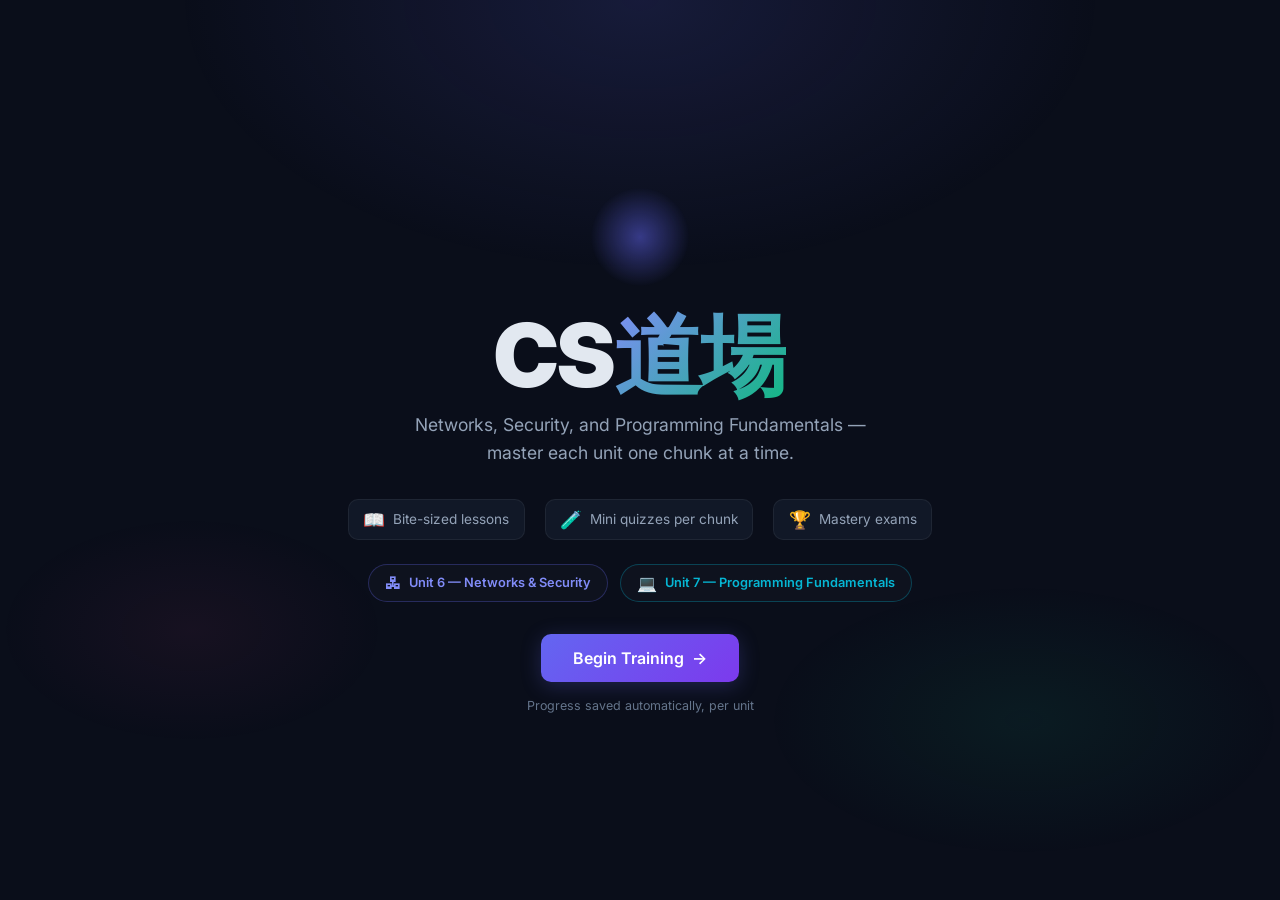
==== index.html @ 531ca97e "Add files via upload" ====
<!DOCTYPE html>
<html lang="en">
<head>
  <meta charset="UTF-8" />
  <meta name="viewport" content="width=device-width, initial-scale=1.0" />
  <title>CS Dojo — Master Computer Science Interactively</title>
  <meta name="description" content="An interactive, chunk-based CS learning experience — with quizzes and mastery exams, organized by unit." />
  <link href="https://fonts.googleapis.com/css2?family=Inter:wght@400;500;600;700;800;900&family=JetBrains+Mono:wght@400;500;600&display=swap" rel="stylesheet" />
  <link rel="stylesheet" href="style.css" />
</head>
<body>
  <div id="app">
    <!-- ====== Profile Setup Modal (first launch) ====== -->
    <div id="profile-modal" class="modal-overlay" style="display:none;">
      <div class="modal-card">
        <div class="modal-icon">👤</div>
        <h2 class="modal-title">Welcome to <span class="accent">CS Dojo</span></h2>
        <p class="modal-desc">Enter your name to create a profile. Your progress and stats will be saved locally.</p>
        <input id="profile-name-input" class="modal-input" type="text" placeholder="Your name..." maxlength="30" autocomplete="off" />
        <button id="btn-profile-save" class="btn-primary" style="width:100%;justify-content:center;">Start Learning <span class="arrow">→</span></button>
      </div>
    </div>

    <!-- ====== Stats Modal ====== -->
    <div id="stats-modal" class="modal-overlay" style="display:none;">
      <div class="modal-card modal-card-wide">
        <div class="modal-close" id="btn-stats-close">✕</div>
        <h2 class="modal-title" style="font-size:1.3rem;">📊 Your Statistics</h2>
        <div id="stats-body"></div>
        <div class="stats-actions">
          <button id="btn-export" class="btn-ghost">📥 Export Data</button>
          <label class="btn-ghost import-label">
            📤 Import Data
            <input type="file" id="btn-import" accept=".json" style="display:none;" />
          </label>
        </div>
      </div>
    </div>

    <!-- ====== Profile Dropdown ====== -->
    <div id="profile-dropdown" class="profile-dropdown" style="display:none;">
      <div class="pd-header">
        <span class="pd-label">Profile</span>
        <div class="pd-name-row">
          <input id="pd-name-edit" class="pd-name-input" type="text" maxlength="30" />
          <button id="pd-name-save" class="pd-save-btn">✓</button>
        </div>
      </div>
      <div class="pd-divider"></div>
      <div id="pd-profiles-list" class="pd-profiles-list"></div>
      <div class="pd-divider"></div>
      <button id="pd-new-profile" class="pd-action">＋ New Profile</button>
      <button id="pd-stats" class="pd-action">📊 View Statistics</button>
    </div>

    <!-- ====== Landing ====== -->
    <section id="landing" class="screen active">
      <div class="landing-bg"></div>
      <div class="landing-content">
        <div class="logo-glow"></div>
        <h1 class="landing-title">CS<span class="accent">道場</span></h1>
        <p class="landing-sub">Networks, Security, and Programming Fundamentals — master each unit one chunk at a time.</p>
        <div class="landing-features">
          <div class="feat"><span class="feat-icon">📖</span><span>Bite-sized lessons</span></div>
          <div class="feat"><span class="feat-icon">🧪</span><span>Mini quizzes per chunk</span></div>
          <div class="feat"><span class="feat-icon">🏆</span><span>Mastery exams</span></div>
        </div>
        <div class="landing-modules">
          <div class="landing-mod"><span class="lm-icon">🖧</span><span>Unit 6 — Networks &amp; Security</span></div>
          <div class="landing-mod"><span class="lm-icon">💻</span><span>Unit 7 — Programming Fundamentals</span></div>
        </div>
        <button id="btn-start" class="btn-primary">Begin Training <span class="arrow">→</span></button>
        <p class="landing-hint">Progress saved automatically, per unit</p>
      </div>
    </section>

    <!-- ====== Unit Select ====== -->
    <section id="unit-select" class="screen">
      <div class="topbar">
        <h2 class="topbar-title">Choose a <span class="accent">Unit</span></h2>
      </div>
      <div class="topic-map-body" id="unit-select-body"></div>
    </section>

    <!-- ====== Topic Map ====== -->
    <section id="topic-map" class="screen">
      <div class="topbar">
        <div style="display:flex;align-items:center;gap:0.75rem;">
          <button id="btn-back-units" class="btn-ghost">← Units</button>
          <h2 class="topbar-title" id="topic-map-unit-label">Unit</h2>
        </div>
        <div class="topbar-right">
          <div class="progress-ring-wrap">
            <svg class="progress-ring" width="48" height="48">
              <circle class="progress-ring-bg" cx="24" cy="24" r="20" />
              <circle id="global-progress" class="progress-ring-fg" cx="24" cy="24" r="20" />
            </svg>
            <span id="global-pct" class="progress-pct">0%</span>
          </div>
          <button id="profile-badge" class="profile-badge">
            <span id="profile-avatar" class="profile-avatar">S</span>
            <span id="profile-name-display" class="profile-name-display">Student</span>
          </button>
        </div>
      </div>
      <div class="topic-map-body" id="topic-map-body"></div>
    </section>

    <!-- ====== Lesson ====== -->
    <section id="lesson" class="screen">
      <div class="topbar">
        <button id="btn-back-topics" class="btn-ghost">← Topics</button>
        <div class="lesson-progress-bar"><div id="lesson-progress-fill" class="lesson-progress-fill"></div></div>
        <span id="chunk-counter" class="chunk-counter">1/4</span>
      </div>
      <div class="lesson-body" id="lesson-body"></div>
    </section>

    <!-- ====== Mastery Exam ====== -->
    <section id="exam" class="screen">
      <div class="topbar">
        <button id="btn-back-topics2" class="btn-ghost">← Topics</button>
        <h2 class="topbar-title">Mastery Exam</h2>
        <span id="exam-score-display" class="chunk-counter"></span>
      </div>
      <div class="exam-body" id="exam-body"></div>
    </section>

    <!-- ====== Exam Result ====== -->
    <section id="exam-result" class="screen">
      <div class="result-card" id="result-card">
        <div id="result-icon" class="result-icon"></div>
        <h2 id="result-title"></h2>
        <p id="result-desc"></p>
        <div id="result-score" class="result-score"></div>
        <div class="result-btns">
          <button id="btn-retry" class="btn-primary">Retry Exam</button>
          <button id="btn-to-topics" class="btn-ghost">Back to Topics</button>
        </div>
      </div>
    </section>
  </div>

  <!-- Data & logic (order matters!) -->
  <script src="data_m1.js"></script>
  <script src="data_m2.js"></script>
  <script src="data_m3.js"></script>
  <script src="data_m4.js"></script>
  <!-- Add future modules here: <script src="data_m5.js"></script> -->
  <script src="data.js"></script>
  <script src="db.js"></script>
  <script src="app.js"></script>
</body>
</html>
---- style.css ----
/* ============================================
   Unit6 Dojo — Design System & Styles
   ============================================ */

:root {
  --bg-deep: #0a0e1a;
  --bg-card: #111827;
  --bg-card-hover: #1a2235;
  --bg-surface: #151c2e;
  --accent: #6366f1;
  --accent-light: #818cf8;
  --accent-glow: rgba(99, 102, 241, 0.25);
  --accent-glow-strong: rgba(99, 102, 241, 0.5);
  --green: #10b981;
  --green-glow: rgba(16, 185, 129, 0.2);
  --red: #ef4444;
  --red-glow: rgba(239, 68, 68, 0.2);
  --yellow: #f59e0b;
  --yellow-glow: rgba(245, 158, 11, 0.2);
  --cyan: #06b6d4;
  --cyan-glow: rgba(6, 182, 212, 0.2);
  --pink: #ec4899;
  --text: #e2e8f0;
  --text-dim: #94a3b8;
  --text-muted: #64748b;
  --border: rgba(255, 255, 255, 0.06);
  --border-accent: rgba(99, 102, 241, 0.3);
  --font: 'Inter', -apple-system, BlinkMacSystemFont, sans-serif;
  --mono: 'JetBrains Mono', monospace;
  --radius: 16px;
  --radius-sm: 10px;
  --radius-xs: 6px;
}

*, *::before, *::after { margin: 0; padding: 0; box-sizing: border-box; }
html { font-size: 16px; scroll-behavior: smooth; }

body {
  font-family: var(--font);
  background: var(--bg-deep);
  color: var(--text);
  min-height: 100vh;
  overflow-x: hidden;
  -webkit-font-smoothing: antialiased;
}

/* ============================================
   Screens & Animations
   ============================================ */
.screen { display: none; min-height: 100vh; animation: fadeIn 0.4s ease; }
.screen.active { display: flex; flex-direction: column; }

@keyframes fadeIn {
  from { opacity: 0; transform: translateY(12px); }
  to   { opacity: 1; transform: translateY(0); }
}
@keyframes slideUp {
  from { opacity: 0; transform: translateY(30px); }
  to   { opacity: 1; transform: translateY(0); }
}
@keyframes popIn {
  0%   { transform: scale(0.8); opacity: 0; }
  60%  { transform: scale(1.05); }
  100% { transform: scale(1); opacity: 1; }
}
@keyframes pulse {
  0%, 100% { box-shadow: 0 0 0 0 var(--accent-glow-strong); }
  50%      { box-shadow: 0 0 0 12px transparent; }
}
@keyframes float {
  0%, 100% { transform: translateY(0); }
  50%      { transform: translateY(-8px); }
}
@keyframes modalIn {
  from { opacity: 0; transform: scale(0.92) translateY(10px); }
  to   { opacity: 1; transform: scale(1) translateY(0); }
}

/* ============================================
   Modal Overlay (Profile Setup & Stats)
   ============================================ */
.modal-overlay {
  position: fixed;
  inset: 0;
  background: rgba(0, 0, 0, 0.7);
  backdrop-filter: blur(8px);
  z-index: 1000;
  display: flex;
  align-items: center;
  justify-content: center;
  padding: 1rem;
}

.modal-card {
  background: var(--bg-card);
  border: 1px solid var(--border);
  border-radius: var(--radius);
  padding: 2rem;
  max-width: 400px;
  width: 100%;
  text-align: center;
  animation: modalIn 0.35s ease;
  position: relative;
}

.modal-card-wide {
  max-width: 520px;
  text-align: left;
  max-height: 85vh;
  overflow-y: auto;
}

.modal-close {
  position: absolute;
  top: 1rem;
  right: 1rem;
  width: 32px;
  height: 32px;
  display: flex;
  align-items: center;
  justify-content: center;
  border-radius: 50%;
  background: var(--bg-surface);
  border: 1px solid var(--border);
  color: var(--text-dim);
  font-size: 0.85rem;
  cursor: pointer;
  transition: all 0.2s ease;
}
.modal-close:hover {
  background: var(--bg-card-hover);
  color: var(--text);
  border-color: var(--border-accent);
}

.modal-icon {
  font-size: 2.5rem;
  margin-bottom: 0.75rem;
}

.modal-title {
  font-size: 1.4rem;
  font-weight: 800;
  margin-bottom: 0.5rem;
}

.modal-desc {
  font-size: 0.88rem;
  color: var(--text-dim);
  line-height: 1.6;
  margin-bottom: 1.5rem;
}

.modal-input {
  width: 100%;
  padding: 0.75rem 1rem;
  background: var(--bg-surface);
  border: 1px solid var(--border);
  border-radius: var(--radius-sm);
  color: var(--text);
  font-family: var(--font);
  font-size: 1rem;
  outline: none;
  margin-bottom: 1rem;
  transition: border-color 0.25s ease;
}
.modal-input:focus {
  border-color: var(--accent);
  box-shadow: 0 0 0 3px var(--accent-glow);
}
.modal-input::placeholder {
  color: var(--text-muted);
}

/* ============================================
   Profile Badge (Top-right)
   ============================================ */
.topbar-right {
  display: flex;
  align-items: center;
  gap: 0.75rem;
}

.profile-badge {
  display: flex;
  align-items: center;
  gap: 0.5rem;
  padding: 0.35rem 0.75rem 0.35rem 0.35rem;
  background: var(--bg-surface);
  border: 1px solid var(--border);
  border-radius: 999px;
  cursor: pointer;
  transition: all 0.25s ease;
  font-family: var(--font);
  color: var(--text-dim);
}
.profile-badge:hover {
  background: var(--bg-card-hover);
  border-color: var(--border-accent);
  color: var(--text);
}

.profile-avatar {
  width: 28px;
  height: 28px;
  border-radius: 50%;
  background: linear-gradient(135deg, var(--accent), #7c3aed);
  display: flex;
  align-items: center;
  justify-content: center;
  font-size: 0.75rem;
  font-weight: 700;
  color: #fff;
  flex-shrink: 0;
}

.profile-name-display {
  font-size: 0.8rem;
  font-weight: 600;
  max-width: 100px;
  overflow: hidden;
  text-overflow: ellipsis;
  white-space: nowrap;
}

/* ============================================
   Profile Dropdown
   ============================================ */
.profile-dropdown {
  position: fixed;
  top: 60px;
  right: 1rem;
  width: 260px;
  background: var(--bg-card);
  border: 1px solid var(--border);
  border-radius: var(--radius-sm);
  box-shadow: 0 12px 40px rgba(0,0,0,0.5);
  z-index: 500;
  animation: modalIn 0.2s ease;
  padding: 0.75rem;
}

.pd-header { padding: 0.25rem 0 0.5rem; }
.pd-label {
  font-size: 0.68rem;
  font-weight: 700;
  text-transform: uppercase;
  letter-spacing: 0.8px;
  color: var(--text-muted);
  margin-bottom: 0.4rem;
  display: block;
}

.pd-name-row {
  display: flex;
  gap: 0.4rem;
}

.pd-name-input {
  flex: 1;
  padding: 0.45rem 0.65rem;
  background: var(--bg-surface);
  border: 1px solid var(--border);
  border-radius: var(--radius-xs);
  color: var(--text);
  font-family: var(--font);
  font-size: 0.88rem;
  font-weight: 600;
  outline: none;
  transition: border-color 0.2s;
}
.pd-name-input:focus { border-color: var(--accent); }

.pd-save-btn {
  padding: 0.45rem 0.65rem;
  background: var(--accent);
  color: #fff;
  border: none;
  border-radius: var(--radius-xs);
  font-size: 0.85rem;
  cursor: pointer;
  font-weight: 700;
  transition: all 0.2s;
}
.pd-save-btn:hover { background: var(--accent-light); }

.pd-divider {
  height: 1px;
  background: var(--border);
  margin: 0.5rem 0;
}

.pd-profiles-list {
  max-height: 140px;
  overflow-y: auto;
}

.pd-profile-item {
  display: flex;
  align-items: center;
  justify-content: space-between;
  padding: 0.4rem 0.5rem;
  border-radius: var(--radius-xs);
  font-size: 0.82rem;
  color: var(--text-dim);
  cursor: pointer;
  transition: all 0.2s;
}
.pd-profile-item:hover { background: var(--bg-surface); color: var(--text); }
.pd-profile-item.active { color: var(--accent-light); font-weight: 600; }
.pd-profile-item .pd-topics-done {
  font-family: var(--mono);
  font-size: 0.7rem;
  color: var(--text-muted);
}

.pd-action {
  display: block;
  width: 100%;
  padding: 0.5rem 0.5rem;
  background: transparent;
  border: none;
  border-radius: var(--radius-xs);
  font-family: var(--font);
  font-size: 0.82rem;
  color: var(--text-dim);
  text-align: left;
  cursor: pointer;
  transition: all 0.2s;
}
.pd-action:hover { background: var(--bg-surface); color: var(--text); }

/* ============================================
   Stats Modal Content
   ============================================ */
.stats-grid {
  display: grid;
  grid-template-columns: 1fr 1fr;
  gap: 0.75rem;
  margin: 1.25rem 0;
}

.stat-card {
  background: var(--bg-surface);
  border: 1px solid var(--border);
  border-radius: var(--radius-sm);
  padding: 1rem;
  text-align: center;
}

.stat-value {
  font-size: 1.8rem;
  font-weight: 900;
  font-family: var(--mono);
  line-height: 1;
  margin-bottom: 0.25rem;
}
.stat-value.accent { color: var(--accent-light); }
.stat-value.green  { color: var(--green); }
.stat-value.yellow { color: var(--yellow); }
.stat-value.cyan   { color: var(--cyan); }

.stat-label {
  font-size: 0.72rem;
  color: var(--text-muted);
  font-weight: 600;
  text-transform: uppercase;
  letter-spacing: 0.5px;
}

.stats-section-title {
  font-size: 0.75rem;
  font-weight: 700;
  text-transform: uppercase;
  letter-spacing: 0.8px;
  color: var(--text-muted);
  margin: 1.25rem 0 0.5rem;
}

.stats-topic-list {
  display: flex;
  flex-direction: column;
  gap: 0.4rem;
}

.stats-topic-row {
  display: flex;
  align-items: center;
  justify-content: space-between;
  padding: 0.5rem 0.65rem;
  background: var(--bg-surface);
  border-radius: var(--radius-xs);
  font-size: 0.82rem;
}

.stats-topic-name {
  color: var(--text-dim);
  flex: 1;
  overflow: hidden;
  text-overflow: ellipsis;
  white-space: nowrap;
  margin-right: 0.5rem;
}

.stats-topic-score {
  font-family: var(--mono);
  font-weight: 700;
  font-size: 0.78rem;
  flex-shrink: 0;
}
.stats-topic-score.pass { color: var(--green); }
.stats-topic-score.fail { color: var(--red); }
.stats-topic-score.none { color: var(--text-muted); }

.stats-actions {
  display: flex;
  gap: 0.6rem;
  margin-top: 1.25rem;
  padding-top: 1rem;
  border-top: 1px solid var(--border);
}

.import-label {
  cursor: pointer;
}

/* ============================================
   Landing Screen
   ============================================ */
.landing-bg {
  position: fixed;
  inset: 0;
  background:
    radial-gradient(ellipse 60% 50% at 50% 0%, rgba(99,102,241,0.15) 0%, transparent 60%),
    radial-gradient(ellipse 40% 30% at 80% 80%, rgba(16,185,129,0.08) 0%, transparent 50%),
    radial-gradient(ellipse 30% 25% at 15% 70%, rgba(236,72,153,0.06) 0%, transparent 50%);
  pointer-events: none;
  z-index: 0;
}

#landing {
  align-items: center;
  justify-content: center;
  position: relative;
}

.landing-content {
  text-align: center;
  z-index: 1;
  padding: 2rem;
  animation: slideUp 0.7s ease;
}

.logo-glow {
  width: 100px;
  height: 100px;
  margin: 0 auto 1.5rem;
  border-radius: 50%;
  background: radial-gradient(circle, var(--accent) 0%, transparent 70%);
  opacity: 0.5;
  animation: float 4s ease-in-out infinite;
}

.landing-title {
  font-size: clamp(3rem, 8vw, 5.5rem);
  font-weight: 900;
  letter-spacing: -2px;
  line-height: 1;
  margin-bottom: 0.75rem;
}

.accent {
  background: linear-gradient(135deg, var(--accent-light), var(--green));
  -webkit-background-clip: text;
  -webkit-text-fill-color: transparent;
  background-clip: text;
}

.landing-sub {
  font-size: 1.1rem;
  color: var(--text-dim);
  margin-bottom: 2rem;
  max-width: 480px;
  margin-inline: auto;
  line-height: 1.6;
}

.landing-features {
  display: flex;
  gap: 1.25rem;
  justify-content: center;
  margin-bottom: 1.5rem;
  flex-wrap: wrap;
}

.feat {
  display: flex;
  align-items: center;
  gap: 0.5rem;
  background: var(--bg-card);
  border: 1px solid var(--border);
  padding: 0.55rem 0.9rem;
  border-radius: var(--radius-sm);
  font-size: 0.85rem;
  color: var(--text-dim);
  transition: all 0.3s ease;
}
.feat:hover {
  border-color: var(--border-accent);
  background: var(--bg-card-hover);
  color: var(--text);
  transform: translateY(-2px);
}
.feat-icon { font-size: 1.1rem; }

.landing-modules {
  display: flex;
  gap: 0.75rem;
  justify-content: center;
  margin-bottom: 2rem;
  flex-wrap: wrap;
}

.landing-mod {
  display: flex;
  align-items: center;
  gap: 0.5rem;
  padding: 0.5rem 1rem;
  border-radius: 999px;
  font-size: 0.8rem;
  font-weight: 600;
  color: var(--text-dim);
  border: 1px solid var(--border);
  background: rgba(255,255,255,0.02);
}
.landing-mod:nth-child(1) { border-color: rgba(99,102,241,0.3); color: var(--accent-light); }
.landing-mod:nth-child(2) { border-color: rgba(6,182,212,0.3); color: var(--cyan); }
.landing-mod:nth-child(3) { border-color: rgba(239,68,68,0.3); color: var(--red); }
.lm-icon { font-size: 1rem; }

.landing-hint {
  margin-top: 1rem;
  font-size: 0.78rem;
  color: var(--text-muted);
}

/* ============================================
   Buttons
   ============================================ */
.btn-primary {
  display: inline-flex;
  align-items: center;
  gap: 0.5rem;
  padding: 0.9rem 2rem;
  background: linear-gradient(135deg, var(--accent), #7c3aed);
  color: #fff;
  border: none;
  border-radius: var(--radius-sm);
  font-family: var(--font);
  font-size: 1rem;
  font-weight: 600;
  cursor: pointer;
  transition: all 0.3s ease;
  box-shadow: 0 4px 20px var(--accent-glow);
}
.btn-primary:hover { transform: translateY(-2px); box-shadow: 0 8px 30px var(--accent-glow-strong); }
.btn-primary:active { transform: scale(0.97); }
.btn-primary:disabled { opacity: 0.5; cursor: not-allowed; transform: none; }

.btn-ghost {
  display: inline-flex;
  align-items: center;
  gap: 0.4rem;
  padding: 0.55rem 1.1rem;
  background: transparent;
  color: var(--text-dim);
  border: 1px solid var(--border);
  border-radius: var(--radius-sm);
  font-family: var(--font);
  font-size: 0.85rem;
  font-weight: 500;
  cursor: pointer;
  transition: all 0.25s ease;
}
.btn-ghost:hover { background: var(--bg-card); color: var(--text); border-color: var(--border-accent); }

.arrow { transition: transform 0.3s ease; }
.btn-primary:hover .arrow { transform: translateX(4px); }

/* ============================================
   Top Bar
   ============================================ */
.topbar {
  display: flex;
  align-items: center;
  justify-content: space-between;
  padding: 0.75rem 1.5rem;
  background: rgba(10, 14, 26, 0.85);
  backdrop-filter: blur(16px);
  border-bottom: 1px solid var(--border);
  position: sticky;
  top: 0;
  z-index: 100;
}

.topbar-title {
  font-size: 1.2rem;
  font-weight: 800;
  letter-spacing: -0.5px;
}

.progress-ring-wrap {
  position: relative;
  display: flex;
  align-items: center;
  gap: 0.6rem;
}

.progress-ring { transform: rotate(-90deg); }
.progress-ring-bg { fill: none; stroke: var(--border); stroke-width: 3; }
.progress-ring-fg {
  fill: none;
  stroke: var(--accent);
  stroke-width: 3;
  stroke-linecap: round;
  stroke-dasharray: 125.66;
  stroke-dashoffset: 125.66;
  transition: stroke-dashoffset 0.6s ease;
}
.progress-pct { font-size: 0.75rem; font-weight: 700; color: var(--accent-light); }

/* ============================================
   Topic Map
   ============================================ */
.topic-map-body {
  flex: 1;
  padding: 1.5rem;
  max-width: 1000px;
  margin: 0 auto;
  width: 100%;
}

.module-section { margin-bottom: 2.5rem; animation: slideUp 0.5s ease; }
.module-section:nth-child(2) { animation-delay: 0.1s; }
.module-section:nth-child(3) { animation-delay: 0.2s; }

.module-header {
  display: flex;
  align-items: center;
  gap: 0.75rem;
  margin-bottom: 1rem;
  padding-bottom: 0.75rem;
  border-bottom: 1px solid var(--border);
}
.module-icon { font-size: 1.3rem; }
.module-title { font-size: 1.15rem; font-weight: 800; letter-spacing: -0.3px; }

.module-progress {
  margin-left: auto;
  font-size: 0.75rem;
  font-weight: 600;
  color: var(--text-muted);
  font-family: var(--mono);
  display: flex;
  align-items: center;
  gap: 0.5rem;
}
.module-progress-bar { width: 60px; height: 4px; background: var(--bg-surface); border-radius: 2px; overflow: hidden; }
.module-progress-fill { height: 100%; border-radius: 2px; transition: width 0.5s ease; width: 0%; }

.module-section:nth-child(1) .module-progress-fill { background: linear-gradient(90deg, var(--accent), var(--accent-light)); }
.module-section:nth-child(1) .module-header { border-color: rgba(99,102,241,0.2); }
.module-section:nth-child(2) .module-progress-fill { background: linear-gradient(90deg, var(--cyan), #67e8f9); }
.module-section:nth-child(2) .module-header { border-color: rgba(6,182,212,0.2); }
.module-section:nth-child(3) .module-progress-fill { background: linear-gradient(90deg, var(--red), #fb923c); }
.module-section:nth-child(3) .module-header { border-color: rgba(239,68,68,0.2); }

.topic-grid { display: grid; grid-template-columns: repeat(auto-fill, minmax(280px, 1fr)); gap: 1rem; }

.topic-card {
  position: relative;
  background: var(--bg-card);
  border: 1px solid var(--border);
  border-radius: var(--radius);
  padding: 1.25rem;
  cursor: pointer;
  transition: all 0.35s ease;
  overflow: hidden;
}
.topic-card::before {
  content: '';
  position: absolute;
  inset: 0;
  border-radius: var(--radius);
  background: linear-gradient(135deg, var(--accent-glow) 0%, transparent 60%);
  opacity: 0;
  transition: opacity 0.35s ease;
}
.topic-card:hover { border-color: var(--border-accent); transform: translateY(-3px); box-shadow: 0 10px 30px rgba(0,0,0,0.3); }
.topic-card:hover::before { opacity: 1; }
.topic-card.locked { opacity: 0.4; cursor: not-allowed; }
.topic-card.locked:hover { transform: none; box-shadow: none; }
.topic-card.locked::before { display: none; }
.topic-card.completed { border-color: var(--green); box-shadow: 0 0 20px var(--green-glow); }

.topic-num {
  position: relative; z-index: 1;
  display: inline-flex; align-items: center; justify-content: center;
  width: 32px; height: 32px; border-radius: 50%;
  background: var(--bg-surface); border: 1px solid var(--border);
  font-weight: 700; font-size: 0.8rem; color: var(--text-dim);
  margin-bottom: 0.6rem;
}
.topic-card.completed .topic-num { background: var(--green); border-color: var(--green); color: #fff; }
.topic-card.current .topic-num { background: var(--accent); border-color: var(--accent); color: #fff; animation: pulse 2s ease infinite; }

.topic-title { position: relative; z-index: 1; font-size: 1rem; font-weight: 700; margin-bottom: 0.35rem; line-height: 1.3; }
.topic-desc { position: relative; z-index: 1; font-size: 0.8rem; color: var(--text-dim); line-height: 1.5; margin-bottom: 0.6rem; }

.topic-meta {
  position: relative; z-index: 1;
  display: flex; align-items: center; gap: 0.6rem;
  font-size: 0.72rem; color: var(--text-muted); flex-wrap: wrap;
}
.topic-badge {
  display: inline-flex; align-items: center; gap: 0.25rem;
  padding: 0.15rem 0.5rem; border-radius: 999px;
  background: var(--bg-surface); border: 1px solid var(--border);
  font-size: 0.68rem; font-weight: 600;
  text-transform: uppercase; letter-spacing: 0.5px;
}
.topic-badge.mastered { background: rgba(16,185,129,0.1); border-color: rgba(16,185,129,0.3); color: var(--green); }

/* ============================================
   Lesson
   ============================================ */
.lesson-body { flex: 1; max-width: 700px; margin: 0 auto; padding: 2rem 1.5rem; width: 100%; }

.lesson-progress-bar { flex: 1; max-width: 200px; height: 4px; background: var(--bg-surface); border-radius: 2px; overflow: hidden; margin: 0 1rem; }
.lesson-progress-fill { height: 100%; background: linear-gradient(90deg, var(--accent), var(--green)); border-radius: 2px; transition: width 0.4s ease; width: 0%; }
.chunk-counter { font-size: 0.8rem; font-weight: 600; color: var(--text-muted); font-family: var(--mono); }

.chunk-section { animation: slideUp 0.5s ease; }

.chunk-phase {
  display: inline-flex; align-items: center; gap: 0.4rem;
  padding: 0.25rem 0.7rem; border-radius: 999px;
  font-size: 0.72rem; font-weight: 700;
  text-transform: uppercase; letter-spacing: 0.8px; margin-bottom: 1rem;
}
.chunk-phase.explain { background: rgba(99,102,241,0.1); border: 1px solid rgba(99,102,241,0.3); color: var(--accent-light); }
.chunk-phase.example { background: rgba(245,158,11,0.1); border: 1px solid rgba(245,158,11,0.3); color: var(--yellow); }
.chunk-phase.quiz    { background: rgba(16,185,129,0.1); border: 1px solid rgba(16,185,129,0.3); color: var(--green); }

.chunk-title { font-size: 1.5rem; font-weight: 800; margin-bottom: 1.25rem; letter-spacing: -0.5px; }
.chunk-text  { font-size: 0.95rem; line-height: 1.75; color: var(--text-dim); margin-bottom: 1.5rem; }
.chunk-text strong { color: var(--text); font-weight: 600; }

.analogy-box {
  background: var(--bg-card); border: 1px solid var(--border-accent);
  border-left: 3px solid var(--accent); border-radius: var(--radius-sm);
  padding: 1.25rem; margin-bottom: 1.5rem;
}
.analogy-label { font-size: 0.72rem; font-weight: 700; text-transform: uppercase; letter-spacing: 0.8px; color: var(--accent-light); margin-bottom: 0.5rem; }
.analogy-text  { font-size: 0.9rem; color: var(--text-dim); line-height: 1.6; }

.example-box {
  background: var(--bg-card); border: 1px solid rgba(245,158,11,0.2);
  border-left: 3px solid var(--yellow); border-radius: var(--radius-sm);
  padding: 1.25rem; margin-bottom: 1.5rem;
}
.example-label { font-size: 0.72rem; font-weight: 700; text-transform: uppercase; letter-spacing: 0.8px; color: var(--yellow); margin-bottom: 0.75rem; }
.example-flow  { display: flex; flex-direction: column; gap: 0.5rem; }

.flow-step {
  display: flex; align-items: flex-start; gap: 0.75rem;
  padding: 0.6rem 0.75rem; background: var(--bg-surface);
  border-radius: var(--radius-xs); font-size: 0.85rem;
  color: var(--text-dim); line-height: 1.5;
}
.flow-num {
  flex-shrink: 0; display: inline-flex; align-items: center; justify-content: center;
  width: 24px; height: 24px; border-radius: 50%;
  background: var(--accent); color: #fff; font-size: 0.7rem; font-weight: 700;
}
.flow-step code, .chunk-text code {
  font-family: var(--mono); font-size: 0.82rem;
  background: rgba(99,102,241,0.12); color: var(--accent-light);
  padding: 0.15rem 0.4rem; border-radius: 4px;
}

/* ============================================
   Quiz
   ============================================ */
.quiz-question { font-size: 1.05rem; font-weight: 600; margin-bottom: 1.25rem; line-height: 1.5; }
.quiz-options  { display: flex; flex-direction: column; gap: 0.6rem; margin-bottom: 1.5rem; }

.quiz-opt {
  display: flex; align-items: center; gap: 0.75rem;
  padding: 0.85rem 1rem; background: var(--bg-card);
  border: 1px solid var(--border); border-radius: var(--radius-sm);
  cursor: pointer; transition: all 0.25s ease;
  font-size: 0.9rem; color: var(--text-dim);
}
.quiz-opt:hover { background: var(--bg-card-hover); border-color: var(--border-accent); color: var(--text); }
.quiz-opt.selected { border-color: var(--accent); background: rgba(99,102,241,0.08); color: var(--text); }
.quiz-opt.correct  { border-color: var(--green); background: rgba(16,185,129,0.08); color: var(--green); cursor: default; }
.quiz-opt.wrong    { border-color: var(--red); background: rgba(239,68,68,0.08); color: var(--red); cursor: default; }

.quiz-letter {
  display: inline-flex; align-items: center; justify-content: center;
  width: 28px; height: 28px; border-radius: 6px;
  background: var(--bg-surface); font-weight: 700; font-size: 0.8rem;
  flex-shrink: 0; transition: all 0.25s ease;
}
.quiz-opt.selected .quiz-letter { background: var(--accent); color: #fff; }
.quiz-opt.correct .quiz-letter  { background: var(--green); color: #fff; }
.quiz-opt.wrong .quiz-letter    { background: var(--red); color: #fff; }

.quiz-feedback {
  padding: 1rem 1.25rem; border-radius: var(--radius-sm);
  font-size: 0.9rem; line-height: 1.6; margin-bottom: 1.5rem;
  animation: popIn 0.3s ease;
}
.quiz-feedback.correct { background: rgba(16,185,129,0.08); border: 1px solid rgba(16,185,129,0.3); color: var(--green); }
.quiz-feedback.wrong   { background: rgba(239,68,68,0.08); border: 1px solid rgba(239,68,68,0.3); color: var(--text-dim); }
.quiz-feedback .fb-title { font-weight: 700; margin-bottom: 0.3rem; }

.btn-row { display: flex; gap: 0.75rem; flex-wrap: wrap; }

/* ============================================
   Exam
   ============================================ */
.exam-body { flex: 1; max-width: 700px; margin: 0 auto; padding: 2rem 1.5rem; width: 100%; }

.exam-header { text-align: center; margin-bottom: 2rem; animation: slideUp 0.5s ease; }
.exam-header h2 { font-size: 1.5rem; font-weight: 800; margin-bottom: 0.5rem; }
.exam-header p  { color: var(--text-dim); font-size: 0.9rem; }

.exam-q-counter { text-align: center; font-family: var(--mono); font-size: 0.8rem; color: var(--text-muted); margin-bottom: 1.5rem; }
.exam-question-card { animation: slideUp 0.4s ease; }

/* ============================================
   Results
   ============================================ */
#exam-result { align-items: center; justify-content: center; }
.result-card { text-align: center; padding: 3rem 2rem; animation: popIn 0.5s ease; }
.result-icon { font-size: 4rem; margin-bottom: 1rem; }
.result-card h2 { font-size: 1.8rem; font-weight: 800; margin-bottom: 0.5rem; }
.result-card > p { color: var(--text-dim); font-size: 1rem; margin-bottom: 1.5rem; max-width: 420px; margin-inline: auto; line-height: 1.6; }
.result-score { font-size: 3rem; font-weight: 900; margin-bottom: 2rem; font-family: var(--mono); }
.result-score.pass { color: var(--green); }
.result-score.fail { color: var(--red); }
.result-btns { display: flex; gap: 1rem; justify-content: center; flex-wrap: wrap; }

/* ============================================
   Scrollbar
   ============================================ */
::-webkit-scrollbar       { width: 6px; }
::-webkit-scrollbar-track { background: transparent; }
::-webkit-scrollbar-thumb { background: var(--text-muted); border-radius: 3px; }
::-webkit-scrollbar-thumb:hover { background: var(--text-dim); }

/* ============================================
   Responsive
   ============================================ */
@media (max-width: 600px) {
  .topic-grid { grid-template-columns: 1fr; }
  .landing-features, .landing-modules { flex-direction: column; align-items: center; }
  .lesson-body, .exam-body { padding: 1.5rem 1rem; }
  .chunk-title { font-size: 1.25rem; }
  .topic-map-body { padding: 1rem; }
  .module-header { flex-wrap: wrap; }
  .stats-grid { grid-template-columns: 1fr; }
  .profile-name-display { display: none; }
  .profile-dropdown { right: 0.5rem; width: calc(100vw - 1rem); max-width: 300px; }
}
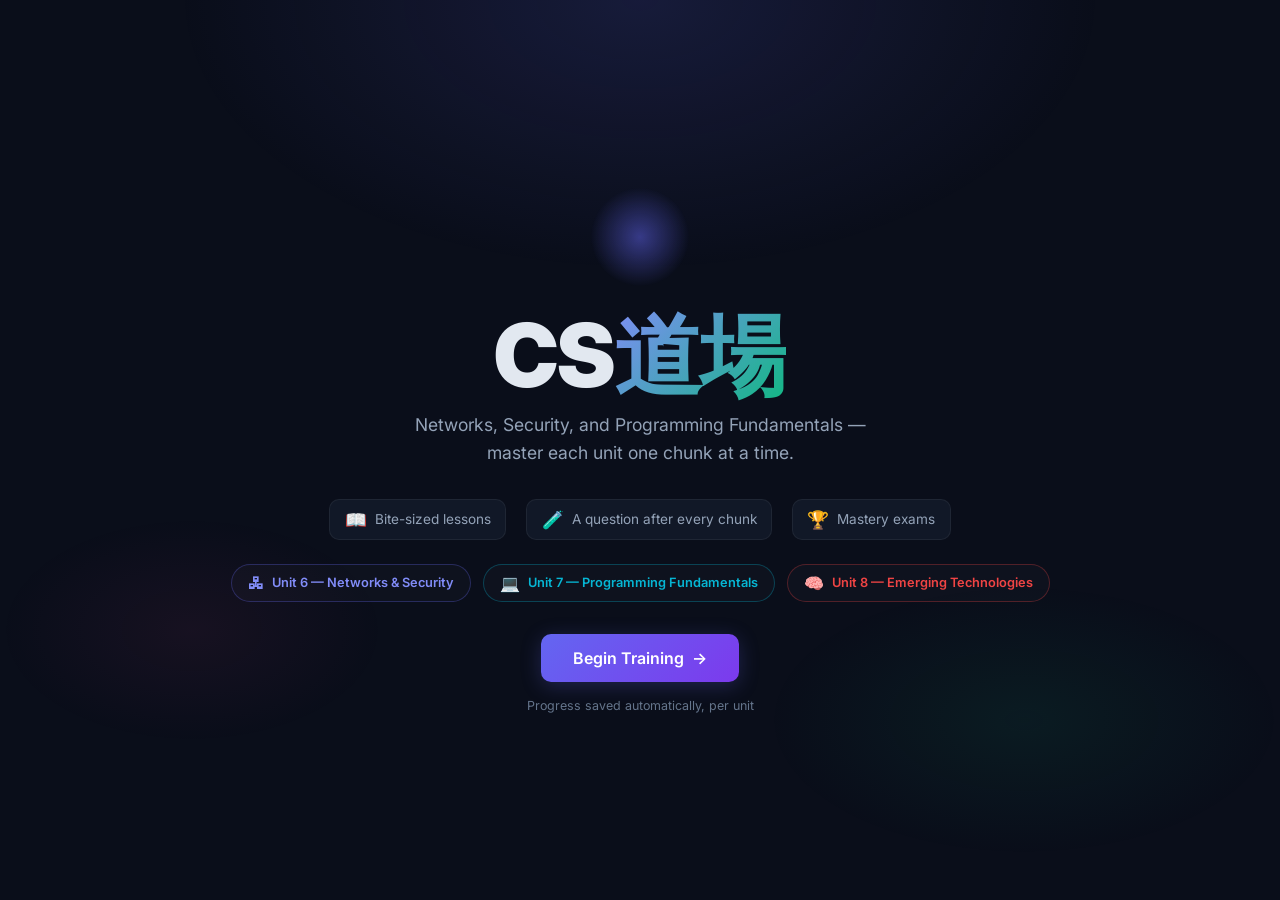
==== commit 5e1136cb: "Added Unit 8 Added extended explanations & references. More coming up" ====
--- a/index.html
+++ b/index.html
@@ -62,12 +62,13 @@
         <p class="landing-sub">Networks, Security, and Programming Fundamentals — master each unit one chunk at a time.</p>
         <div class="landing-features">
           <div class="feat"><span class="feat-icon">📖</span><span>Bite-sized lessons</span></div>
-          <div class="feat"><span class="feat-icon">🧪</span><span>Mini quizzes per chunk</span></div>
+          <div class="feat"><span class="feat-icon">🧪</span><span>A question after every chunk</span></div>
           <div class="feat"><span class="feat-icon">🏆</span><span>Mastery exams</span></div>
         </div>
         <div class="landing-modules">
           <div class="landing-mod"><span class="lm-icon">🖧</span><span>Unit 6 — Networks &amp; Security</span></div>
           <div class="landing-mod"><span class="lm-icon">💻</span><span>Unit 7 — Programming Fundamentals</span></div>
+          <div class="landing-mod"><span class="lm-icon">🧠</span><span>Unit 8 — Emerging Technologies</span></div>
         </div>
         <button id="btn-start" class="btn-primary">Begin Training <span class="arrow">→</span></button>
         <p class="landing-hint">Progress saved automatically, per unit</p>
@@ -146,7 +147,7 @@
   <script src="data_m2.js"></script>
   <script src="data_m3.js"></script>
   <script src="data_m4.js"></script>
-  <!-- Add future modules here: <script src="data_m5.js"></script> -->
+  <script src="data_m5.js"></script>
   <script src="data.js"></script>
   <script src="db.js"></script>
   <script src="app.js"></script>
--- a/style.css
+++ b/style.css
@@ -875,3 +875,53 @@
   .profile-name-display { display: none; }
   .profile-dropdown { right: 0.5rem; width: calc(100vw - 1rem); max-width: 300px; }
 }
+
+/* ── Multi-block explanations & source citations (modules 5+) ── */
+.chunk-subhead {
+  font-size: 0.95rem;
+  font-weight: 700;
+  letter-spacing: 0.02em;
+  text-transform: uppercase;
+  color: var(--accent, #7dd3fc);
+  margin: 1.6rem 0 0.5rem;
+  opacity: 0.9;
+}
+.chunk-subhead:first-child { margin-top: 0; }
+
+.sources-box {
+  margin-top: 1.5rem;
+  border: 1px solid rgba(255, 255, 255, 0.09);
+  border-radius: 12px;
+  background: rgba(255, 255, 255, 0.02);
+  overflow: hidden;
+}
+.sources-label {
+  cursor: pointer;
+  padding: 0.75rem 1rem;
+  font-size: 0.82rem;
+  font-weight: 600;
+  letter-spacing: 0.02em;
+  opacity: 0.72;
+  list-style: none;
+  user-select: none;
+}
+.sources-label::-webkit-details-marker { display: none; }
+.sources-label:hover { opacity: 1; }
+.sources-box[open] .sources-label {
+  border-bottom: 1px solid rgba(255, 255, 255, 0.07);
+}
+.sources-list {
+  margin: 0;
+  padding: 0.85rem 1rem 1rem 2rem;
+  font-size: 0.82rem;
+  line-height: 1.55;
+}
+.source-item { margin-bottom: 0.7rem; opacity: 0.82; }
+.source-item:last-child { margin-bottom: 0; }
+.source-ref { display: block; }
+.source-note {
+  display: block;
+  margin-top: 0.15rem;
+  opacity: 0.65;
+  font-style: italic;
+}
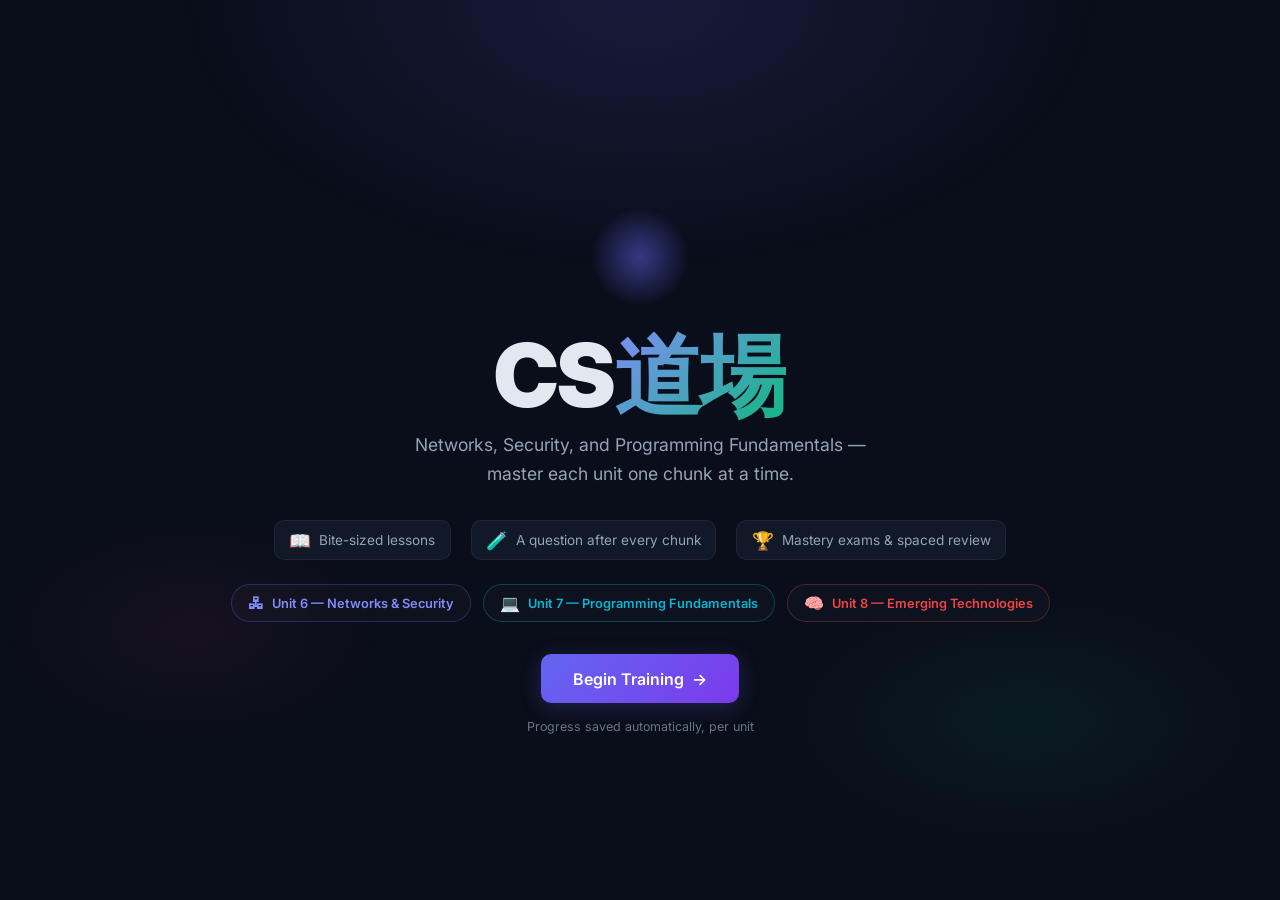
==== commit 82b96db0: "Structural Update Now the studying gamifies, we have a garden, customization, energy and beautiful q" ====
--- a/index.html
+++ b/index.html
@@ -10,6 +10,13 @@
 </head>
 <body>
   <div id="app">
+    <!-- ====== Lightning charge bar ====== -->
+    <div id="charge-bar" class="charge-bar" style="display:none;">
+      <span class="charge-bolt">&#9889;</span>
+      <div class="charge-track"><div id="charge-fill" class="charge-fill"></div></div>
+      <span id="charge-value" class="charge-value">0/150</span>
+    </div>
+    <div id="bolt-layer" class="bolt-layer"></div>
     <!-- ====== Profile Setup Modal (first launch) ====== -->
     <div id="profile-modal" class="modal-overlay" style="display:none;">
       <div class="modal-card">
@@ -63,7 +70,7 @@
         <div class="landing-features">
           <div class="feat"><span class="feat-icon">📖</span><span>Bite-sized lessons</span></div>
           <div class="feat"><span class="feat-icon">🧪</span><span>A question after every chunk</span></div>
-          <div class="feat"><span class="feat-icon">🏆</span><span>Mastery exams</span></div>
+          <div class="feat"><span class="feat-icon">🏆</span><span>Mastery exams &amp; spaced review</span></div>
         </div>
         <div class="landing-modules">
           <div class="landing-mod"><span class="lm-icon">🖧</span><span>Unit 6 — Networks &amp; Security</span></div>
@@ -75,9 +82,95 @@
       </div>
     </section>
 
+    <!-- ====== Lobby ====== -->
+    <section id="lobby" class="screen">
+      <div class="lobby-inner">
+        <div class="lobby-brand">CS<span class="accent">&#36947;&#22580;</span></div>
+        <p class="lobby-welcome" id="lobby-welcome">Welcome back.</p>
+        <div class="lobby-actions">
+          <button id="btn-lobby-courses" class="lobby-tile primary">
+            <span class="lt-icon">&#128218;</span>
+            <span class="lt-body">
+              <span class="lt-title">Dojo-Courses</span>
+              <span class="lt-sub">Choose a course and start training</span>
+            </span>
+            <span class="arrow">&rarr;</span>
+          </button>
+          <button id="btn-lobby-resume" class="lobby-tile" style="display:none;">
+            <span class="lt-icon">&#8617;</span>
+            <span class="lt-body">
+              <span class="lt-title">Continue where you left off</span>
+              <span class="lt-sub" id="lobby-resume-sub"></span>
+            </span>
+            <span class="arrow">&rarr;</span>
+          </button>
+          <button id="btn-lobby-review" class="lobby-tile" style="display:none;">
+            <span class="lt-icon">&#128257;</span>
+            <span class="lt-body">
+              <span class="lt-title">Review what's due</span>
+              <span class="lt-sub" id="lobby-review-sub"></span>
+            </span>
+            <span class="arrow">&rarr;</span>
+          </button>
+          <button id="btn-lobby-garden" class="lobby-tile">
+            <span class="lt-icon">&#127793;</span>
+            <span class="lt-body">
+              <span class="lt-title">Garden</span>
+              <span class="lt-sub" id="lobby-garden-sub">What you've grown so far</span>
+            </span>
+            <span class="arrow">&rarr;</span>
+          </button>
+          <button id="btn-lobby-stats" class="lobby-tile subtle">
+            <span class="lt-icon">&#128202;</span>
+            <span class="lt-body">
+              <span class="lt-title">Statistics</span>
+              <span class="lt-sub">Progress, weak spots, exam scores</span>
+            </span>
+            <span class="arrow">&rarr;</span>
+          </button>
+          <button id="btn-lobby-settings" class="lobby-tile subtle">
+            <span class="lt-icon">&#9881;</span>
+            <span class="lt-body">
+              <span class="lt-title">Settings</span>
+              <span class="lt-sub">Colour theme and data</span>
+            </span>
+            <span class="arrow">&rarr;</span>
+          </button>
+        </div>
+      </div>
+    </section>
+
+    <!-- ====== Garden ====== -->
+    <section id="garden" class="screen">
+      <div class="topbar">
+        <button id="btn-back-lobby2" class="btn-ghost">&larr; Lobby</button>
+        <h2 class="topbar-title">Your <span class="accent">Garden</span></h2>
+      </div>
+      <div class="garden-body" id="garden-body"></div>
+    </section>
+
+    <!-- ====== Settings ====== -->
+    <section id="settings" class="screen">
+      <div class="topbar">
+        <button id="btn-back-lobby3" class="btn-ghost">&larr; Lobby</button>
+        <h2 class="topbar-title"><span class="accent">Settings</span></h2>
+      </div>
+      <div class="settings-body" id="settings-body"></div>
+    </section>
+
+    <!-- ====== Course Select ====== -->
+    <section id="course-select" class="screen">
+      <div class="topbar">
+        <button id="btn-back-lobby" class="btn-ghost">&larr; Lobby</button>
+        <h2 class="topbar-title">Dojo-<span class="accent">Courses</span></h2>
+      </div>
+      <div class="topic-map-body" id="course-select-body"></div>
+    </section>
+
     <!-- ====== Unit Select ====== -->
     <section id="unit-select" class="screen">
       <div class="topbar">
+        <button id="btn-back-courses" class="btn-ghost">&larr; Courses</button>
         <h2 class="topbar-title">Choose a <span class="accent">Unit</span></h2>
       </div>
       <div class="topic-map-body" id="unit-select-body"></div>
@@ -134,6 +227,8 @@
         <h2 id="result-title"></h2>
         <p id="result-desc"></p>
         <div id="result-score" class="result-score"></div>
+        <div id="result-charge"></div>
+        <div id="result-wisdom"></div>
         <div class="result-btns">
           <button id="btn-retry" class="btn-primary">Retry Exam</button>
           <button id="btn-to-topics" class="btn-ghost">Back to Topics</button>
@@ -143,6 +238,7 @@
   </div>
 
   <!-- Data & logic (order matters!) -->
+  <script src="quotes.js"></script>
   <script src="data_m1.js"></script>
   <script src="data_m2.js"></script>
   <script src="data_m3.js"></script>
--- a/style.css
+++ b/style.css
@@ -925,3 +925,256 @@
   opacity: 0.65;
   font-style: italic;
 }
+
+/* ── Wisdom reward (v2) ── */
+.wisdom-card {
+  position: relative;
+  margin: 1.75rem auto 0.25rem;
+  max-width: 620px;
+  padding: 2.25rem 2rem 1.75rem;
+  border: 1px solid rgba(167,139,250,0.22);
+  border-radius: 18px;
+  background: linear-gradient(160deg, rgba(167,139,250,0.09), rgba(255,255,255,0.015));
+}
+.wisdom-mark {
+  position: absolute; top: -0.35rem; left: 1.15rem;
+  font-size: 4.5rem; line-height: 1;
+  color: rgba(167,139,250,0.28); font-family: Georgia, serif;
+  pointer-events: none;
+}
+.wisdom-text {
+  position: relative; margin: 0 0 1.15rem;
+  font-size: 1.12rem; line-height: 1.62; font-style: italic;
+  border: none; padding: 0;
+}
+.wisdom-author { font-weight: 700; font-size: 0.95rem; letter-spacing: 0.01em; }
+.wisdom-source { margin-top: 0.3rem; font-size: 0.76rem; opacity: 0.5; }
+
+/* ── Due for review ── */
+.due-section {
+  margin-bottom: 1.75rem; padding: 1.15rem 1.25rem;
+  border: 1px solid rgba(56,189,248,0.28);
+  border-radius: 16px;
+  background: rgba(56,189,248,0.06);
+}
+.due-header { display: flex; align-items: center; gap: 0.55rem; font-weight: 700; }
+.due-count {
+  margin-left: auto; padding: 0.1rem 0.6rem;
+  border-radius: 999px; background: rgba(56,189,248,0.2);
+  font-size: 0.8rem;
+}
+.due-hint { margin: 0.35rem 0 0.85rem; font-size: 0.82rem; opacity: 0.62; }
+.due-grid { display: flex; flex-wrap: wrap; gap: 0.5rem; }
+.due-chip {
+  display: inline-flex; align-items: center; gap: 0.4rem;
+  padding: 0.5rem 0.9rem; border-radius: 999px; cursor: pointer;
+  border: 1px solid rgba(56,189,248,0.35);
+  background: rgba(56,189,248,0.1);
+  color: inherit; font: inherit; font-size: 0.85rem;
+  transition: background 0.15s ease, transform 0.15s ease;
+}
+.due-chip:hover { background: rgba(56,189,248,0.2); transform: translateY(-1px); }
+.due-banner {
+  margin-bottom: 1rem; padding: 0.7rem 1rem;
+  border-radius: 12px; font-size: 0.88rem;
+  border: 1px solid rgba(56,189,248,0.3); background: rgba(56,189,248,0.08);
+}
+
+/* ── Topic card states ── */
+.topic-card.due { border-color: rgba(56,189,248,0.5); }
+.topic-card.ahead { opacity: 0.62; }
+.topic-card.ahead:hover { opacity: 1; }
+.topic-badge.due-badge { background: rgba(56,189,248,0.18); color: #7dd3fc; }
+.topic-badge.recommended { background: rgba(167,139,250,0.18); color: #c4b5fd; }
+.topic-badge.ahead-badge { background: rgba(255,255,255,0.06); opacity: 0.7; }
+
+/* ── Weak spots ── */
+.weak-section { margin-bottom: 1.5rem; }
+.weak-hint { margin: -0.35rem 0 0.7rem; font-size: 0.8rem; opacity: 0.6; }
+.weak-row {
+  display: flex; align-items: center; width: 100%;
+  margin-bottom: 0.45rem; padding: 0.7rem 0.95rem;
+  border: 1px solid rgba(255,255,255,0.09); border-radius: 12px;
+  background: rgba(255,255,255,0.025);
+  color: inherit; font: inherit; text-align: left; cursor: pointer;
+  transition: background 0.15s ease;
+}
+.weak-row:hover { background: rgba(255,255,255,0.06); }
+.weak-name { flex: 1; font-size: 0.9rem; }
+.weak-score { font-weight: 700; font-size: 0.88rem; }
+.weak-score.fail { color: #f87171; }
+.weak-score.pass { color: #4ade80; }
+
+/* ── Lightning charge bar ── */
+.charge-bar {
+  position: fixed; top: 0; left: 0; right: 0; z-index: 60;
+  display: flex; align-items: center; gap: 0.7rem;
+  padding: 0.5rem 1.1rem;
+  background: rgba(10, 14, 26, 0.88);
+  backdrop-filter: blur(10px);
+  border-bottom: 1px solid var(--border);
+  transition: box-shadow 0.3s ease;
+}
+.charge-bar.pulse { box-shadow: 0 0 24px var(--accent-glow-strong); }
+.charge-bolt { font-size: 1rem; filter: drop-shadow(0 0 6px #38bdf8); }
+.charge-track {
+  flex: 1; height: 8px; border-radius: 999px; overflow: hidden;
+  background: rgba(255, 255, 255, 0.07);
+}
+.charge-fill {
+  height: 100%; width: 0%; border-radius: 999px;
+  background: linear-gradient(90deg, #0ea5e9, #38bdf8, #7dd3fc);
+  box-shadow: 0 0 12px rgba(56, 189, 248, 0.6);
+  transition: width 0.7s cubic-bezier(0.22, 1, 0.36, 1);
+}
+.charge-bar.full .charge-fill {
+  background: linear-gradient(90deg, #38bdf8, #a78bfa, #38bdf8);
+  animation: chargeFull 2.4s linear infinite;
+  background-size: 200% 100%;
+}
+@keyframes chargeFull { to { background-position: 200% 0; } }
+.charge-value {
+  font-family: var(--mono); font-size: 0.72rem;
+  color: var(--text-dim); min-width: 52px; text-align: right;
+}
+#app > .screen { padding-top: 2.6rem; }
+
+/* Flying bolt */
+.bolt-layer { position: fixed; inset: 0; pointer-events: none; z-index: 70; }
+.flying-bolt {
+  position: fixed; display: flex; align-items: center; gap: 0.25rem;
+  transform: translate(0, 0) scale(1); opacity: 1;
+  transition: transform 0.9s cubic-bezier(0.4, 0, 0.2, 1), opacity 0.9s ease-in;
+  will-change: transform, opacity;
+}
+.fb-icon { font-size: 1.3rem; filter: drop-shadow(0 0 10px #38bdf8); }
+.fb-amount {
+  font-family: var(--mono); font-size: 0.85rem; font-weight: 700;
+  color: #7dd3fc; text-shadow: 0 0 10px rgba(56, 189, 248, 0.8);
+}
+.charge-award {
+  display: inline-block; margin-top: 0.6rem;
+  font-family: var(--mono); font-size: 0.9rem; color: #7dd3fc;
+}
+.charge-award .ca-mult { opacity: 0.6; font-size: 0.8rem; }
+.charge-award.full { color: var(--text-muted); }
+
+/* ── Lobby ── */
+#lobby { display: none; }
+#lobby.active { display: flex; align-items: center; justify-content: center; }
+.lobby-inner { width: 100%; max-width: 560px; padding: 2rem 1.25rem; }
+.lobby-brand {
+  font-size: 2.6rem; font-weight: 900; text-align: center; letter-spacing: -0.02em;
+}
+.lobby-welcome {
+  text-align: center; color: var(--text-dim);
+  margin: 0.4rem 0 2rem; font-size: 0.95rem;
+}
+.lobby-actions { display: flex; flex-direction: column; gap: 0.7rem; }
+.lobby-tile {
+  display: flex; align-items: center; gap: 1rem; width: 100%;
+  padding: 1.05rem 1.2rem; cursor: pointer; text-align: left;
+  border: 1px solid var(--border); border-radius: var(--radius);
+  background: var(--bg-card); color: var(--text); font: inherit;
+  transition: background 0.15s ease, border-color 0.15s ease, transform 0.15s ease;
+}
+.lobby-tile:hover {
+  background: var(--bg-card-hover); border-color: var(--border-accent);
+  transform: translateY(-2px);
+}
+.lobby-tile.primary { border-color: var(--border-accent); background: var(--accent-glow); }
+.lobby-tile.subtle { opacity: 0.78; }
+.lobby-tile.subtle:hover { opacity: 1; }
+.lt-icon { font-size: 1.45rem; }
+.lt-body { flex: 1; display: flex; flex-direction: column; gap: 0.15rem; }
+.lt-title { font-weight: 700; font-size: 0.98rem; }
+.lt-sub { font-size: 0.8rem; color: var(--text-dim); }
+
+/* ── Course cards ── */
+.course-card { cursor: pointer; }
+.course-progress {
+  margin-top: 0.9rem; height: 5px; border-radius: 999px;
+  background: rgba(255, 255, 255, 0.07); overflow: hidden;
+}
+.course-progress-fill {
+  height: 100%; border-radius: 999px;
+  background: linear-gradient(90deg, var(--accent), var(--accent-light));
+  transition: width 0.6s ease;
+}
+
+/* ── Theme picker (Settings) ── */
+.settings-body, .garden-body {
+  max-width: 900px; margin: 0 auto; padding: 1.5rem 1.25rem 4rem;
+}
+.settings-section { margin-bottom: 2.25rem; }
+.settings-hint {
+  margin: -0.35rem 0 0.9rem; font-size: 0.82rem; color: var(--text-dim);
+}
+.theme-grid {
+  display: grid; grid-template-columns: repeat(auto-fill, minmax(130px, 1fr));
+  gap: 0.7rem;
+}
+.theme-swatch {
+  display: flex; flex-direction: column; gap: 0.5rem;
+  padding: 0.6rem; cursor: pointer;
+  border: 2px solid var(--border); border-radius: var(--radius-sm);
+  background: rgba(255, 255, 255, 0.02); color: var(--text); font: inherit;
+  transition: border-color 0.15s ease, transform 0.15s ease;
+}
+.theme-swatch:hover { transform: translateY(-2px); }
+.theme-swatch.active { border-color: var(--sw); }
+.sw-preview {
+  display: flex; align-items: center; justify-content: center;
+  height: 46px; border-radius: var(--radius-xs);
+  background: var(--sw-bg);
+}
+.sw-dot {
+  width: 20px; height: 20px; border-radius: 50%;
+  background: var(--sw); box-shadow: 0 0 12px var(--sw);
+}
+.sw-name { font-size: 0.78rem; text-align: center; }
+
+/* ── Garden ── */
+.garden-header { margin-bottom: 1.75rem; }
+.garden-summary { font-size: 1.05rem; font-weight: 600; }
+.gs-num { font-size: 1.6rem; font-weight: 900; color: var(--accent-light); }
+.gs-mature { color: var(--green); font-weight: 500; }
+.garden-note {
+  margin-top: 0.5rem; font-size: 0.85rem; line-height: 1.55;
+  color: var(--text-dim); max-width: 62ch;
+}
+.garden-plot { margin-bottom: 1.75rem; }
+.plot-title {
+  font-size: 0.85rem; font-weight: 700; letter-spacing: 0.02em;
+  color: var(--text-dim); margin-bottom: 0.7rem;
+}
+.garden-bed {
+  display: grid; grid-template-columns: repeat(auto-fill, minmax(112px, 1fr));
+  gap: 0.6rem;
+  padding: 1rem 0.9rem 0.9rem;
+  border: 1px solid var(--border); border-radius: var(--radius);
+  background: linear-gradient(180deg, rgba(255,255,255,0.015), rgba(0,0,0,0.15));
+}
+.garden-cell {
+  display: flex; flex-direction: column; align-items: center; gap: 0.25rem;
+  padding: 0.7rem 0.4rem 0.55rem; border-radius: var(--radius-sm);
+  background: rgba(255, 255, 255, 0.025);
+  border-bottom: 2px solid rgba(255, 255, 255, 0.05);
+  transition: transform 0.18s ease, background 0.18s ease;
+}
+.garden-cell:hover { transform: translateY(-3px); background: rgba(255,255,255,0.06); }
+.garden-cell.fallow { opacity: 0.32; }
+.gc-plant { font-size: 1.9rem; line-height: 1.1; }
+.gc-label {
+  font-size: 0.68rem; text-align: center; line-height: 1.25;
+  color: var(--text-dim);
+}
+.gc-stage {
+  font-size: 0.6rem; letter-spacing: 0.04em; text-transform: uppercase;
+  color: var(--text-muted);
+}
+.garden-legend {
+  display: flex; flex-wrap: wrap; gap: 0.9rem;
+  padding-top: 1rem; border-top: 1px solid var(--border);
+  font-size: 0.75rem; color: var(--text-muted);
+}
